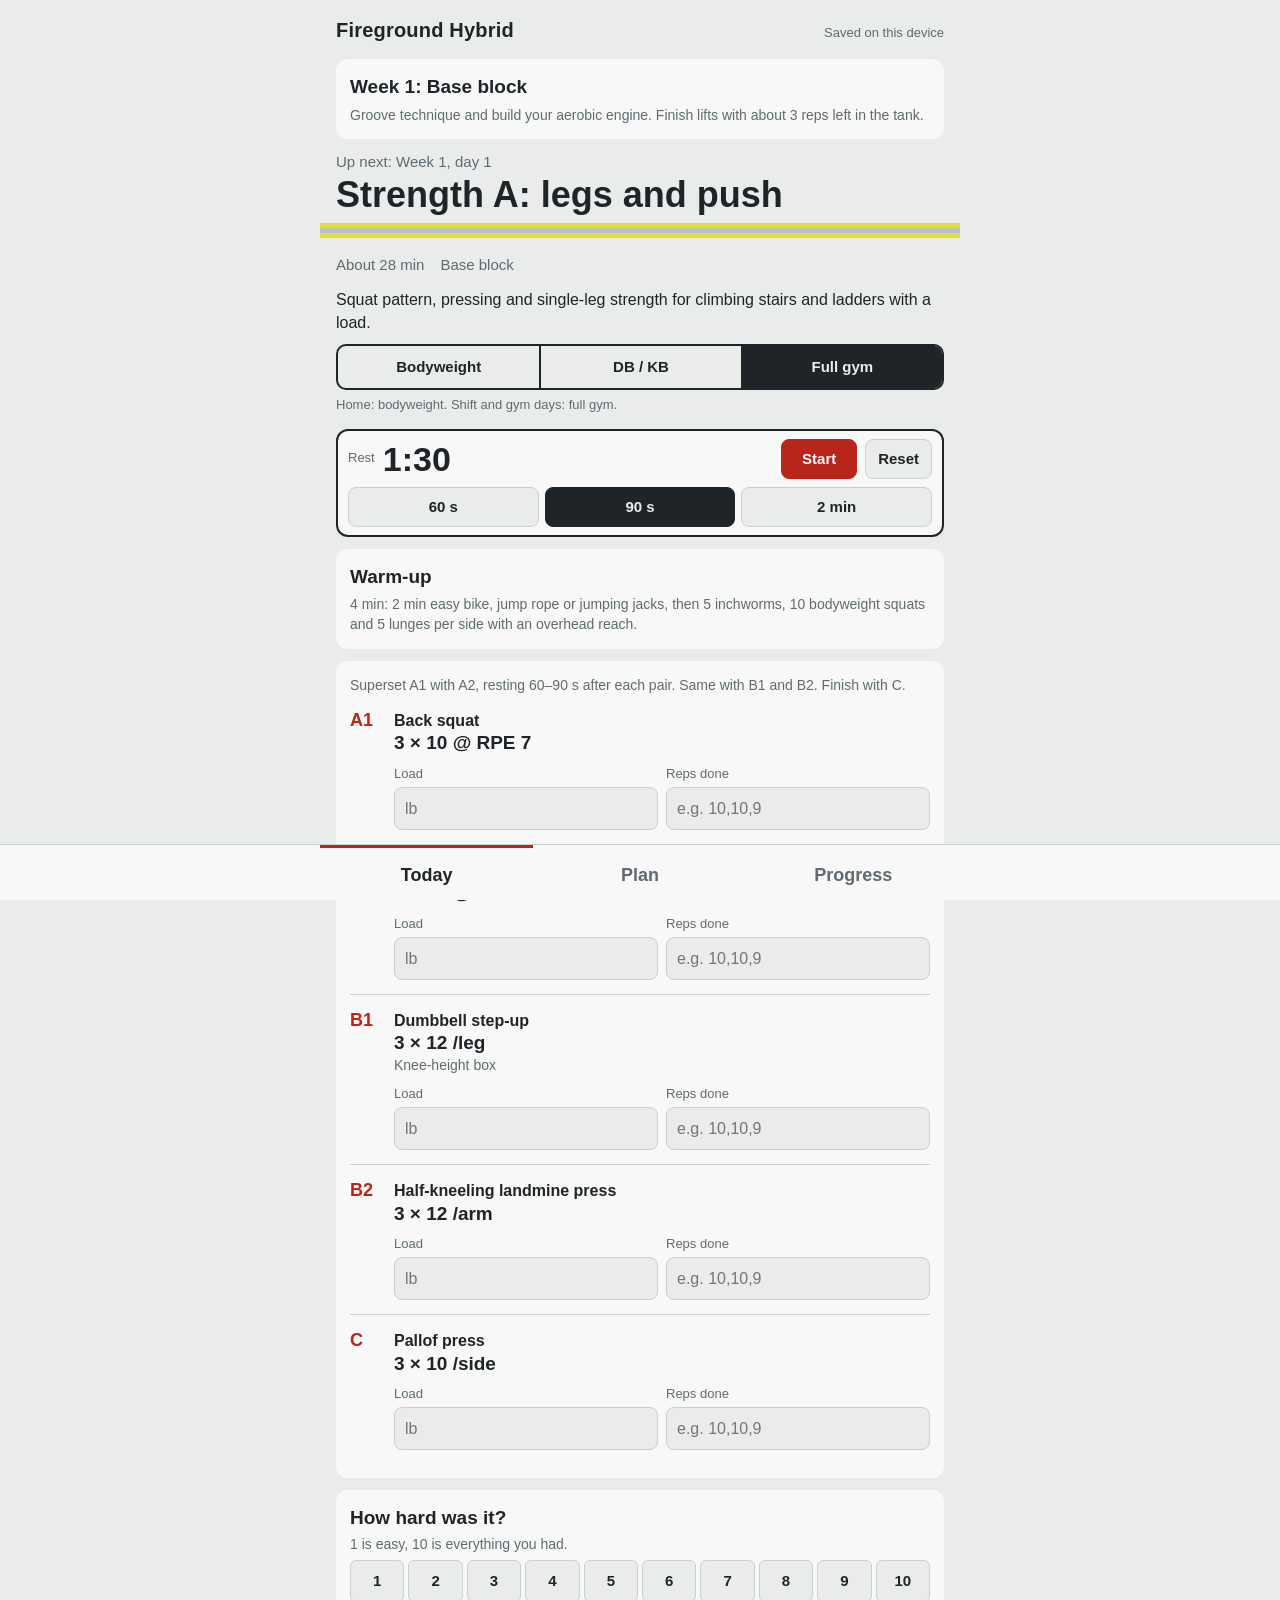
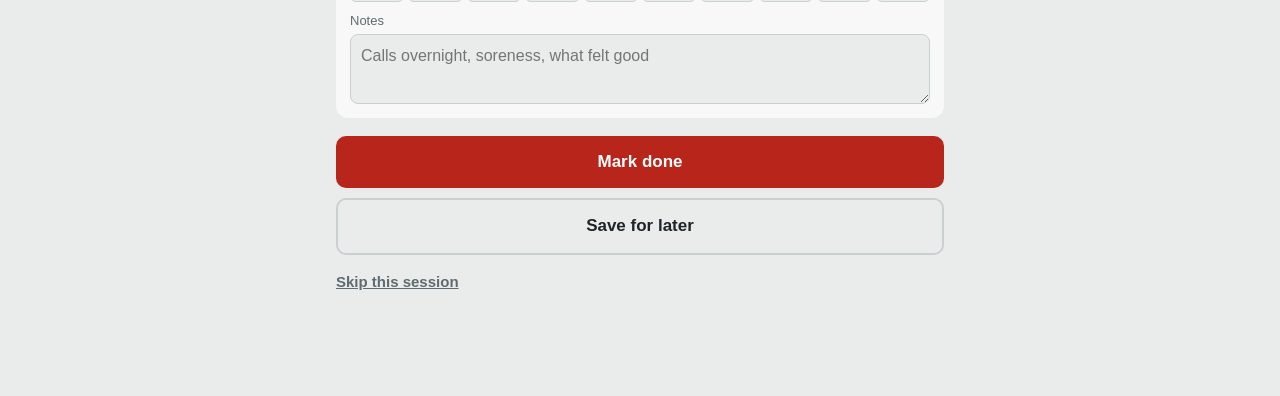
==== index.html @ b12bec78 "Split tracker into static ES modules with IndexedDB storage - js/program.js: plan data copied verbat" ====
<!DOCTYPE html>
<html lang="en">
<head>
<meta charset="utf-8">
<meta name="viewport" content="width=device-width, initial-scale=1, viewport-fit=cover">
<title>Fireground Hybrid: 12 weeks</title>
<meta name="description" content="12-week hybrid strength and conditioning tracker for firefighters.">
<meta name="theme-color" content="#B8251B" media="(prefers-color-scheme: light)">
<meta name="theme-color" content="#151A1C" media="(prefers-color-scheme: dark)">
<meta name="apple-mobile-web-app-capable" content="yes">
<meta name="mobile-web-app-capable" content="yes">
<meta name="apple-mobile-web-app-status-bar-style" content="black-translucent">
<meta name="apple-mobile-web-app-title" content="Fireground">
<link rel="manifest" href="manifest.webmanifest">
<link rel="icon" type="image/png" sizes="192x192" href="icons/icon-192.png">
<link rel="apple-touch-icon" sizes="180x180" href="icons/icon-180.png">
<link rel="preload" href="fonts/barlow-400.woff2" as="font" type="font/woff2" crossorigin>
<link rel="preload" href="fonts/barlow-condensed-700.woff2" as="font" type="font/woff2" crossorigin>
<link rel="stylesheet" href="css/app.css">
</head>
<body>
<div class="statusbar" aria-hidden="true"></div>
<div class="wrap">
  <header class="top"><span class="brand">Fireground Hybrid</span><span class="sync" id="sync">Saved on this device</span></header>
  <main id="app"></main>
</div>
<nav class="tabs" aria-label="Sections"><div class="in">
  <button data-tab="today">Today</button>
  <button data-tab="plan">Plan</button>
  <button data-tab="progress">Progress</button>
</div></nav>
<button class="update" id="update" hidden>Update available, tap to reload</button>
<div class="toast" id="toast" role="status" aria-live="polite"></div>
<div class="flash" id="flash" aria-hidden="true"></div>
<input type="file" id="import-file" class="vh" accept="application/json,.json" tabindex="-1" aria-hidden="true">
<script type="module" src="js/app.js"></script>
</body>
</html>
---- css/app.css ----
/* Self-hosted Barlow / Barlow Condensed (SIL OFL 1.1, see fonts/OFL.txt). Latin subset. */
@font-face{font-family:"Barlow";font-style:normal;font-weight:400;font-display:swap;src:url(../fonts/barlow-400.woff2) format("woff2")}
@font-face{font-family:"Barlow";font-style:normal;font-weight:500;font-display:swap;src:url(../fonts/barlow-500.woff2) format("woff2")}
@font-face{font-family:"Barlow";font-style:normal;font-weight:600;font-display:swap;src:url(../fonts/barlow-600.woff2) format("woff2")}
@font-face{font-family:"Barlow Condensed";font-style:normal;font-weight:500;font-display:swap;src:url(../fonts/barlow-condensed-500.woff2) format("woff2")}
@font-face{font-family:"Barlow Condensed";font-style:normal;font-weight:600;font-display:swap;src:url(../fonts/barlow-condensed-600.woff2) format("woff2")}
@font-face{font-family:"Barlow Condensed";font-style:normal;font-weight:700;font-display:swap;src:url(../fonts/barlow-condensed-700.woff2) format("woff2")}

:root{
  --paper:#E9ECEB; --surface:#F7F8F7; --ink:#1E2428; --steel:#5F6B71; --line:#C9D0D2;
  --red:#B8251B; --red-ink:#FFFFFF; --trimY:#E3DC3C; --trimS:#B9C0C4; --hatch:#D3D8DA;
  --display:"Barlow Condensed","Arial Narrow",Arial,sans-serif;
  --body:"Barlow","Helvetica Neue",Arial,sans-serif;
  box-sizing:border-box;
  padding-top:env(safe-area-inset-top,0px);
  padding-bottom:env(safe-area-inset-bottom,0px);
}
@media (prefers-color-scheme: dark){
  :root:not([data-theme="light"]){
    --paper:#151A1C; --surface:#1E2427; --ink:#E5E9EA; --steel:#9AA6AC; --line:#333D41;
    --red:#E24B3C; --red-ink:#140706; --trimY:#D6D03A; --trimS:#8E979C; --hatch:#2B3337;
  }
}
:root[data-theme="dark"]{
  --paper:#151A1C; --surface:#1E2427; --ink:#E5E9EA; --steel:#9AA6AC; --line:#333D41;
  --red:#E24B3C; --red-ink:#140706; --trimY:#D6D03A; --trimS:#8E979C; --hatch:#2B3337;
}
*,*::before,*::after{box-sizing:inherit}
html{height:100%;scroll-padding-top:env(safe-area-inset-top,0px);-webkit-text-size-adjust:100%}
body{margin:0;min-height:100%;background:var(--paper);color:var(--ink);font-family:var(--body);font-size:16px;line-height:1.45}
button,input,textarea{font:inherit;color:inherit}
:focus-visible{outline:3px solid var(--red);outline-offset:2px}
.wrap{max-width:640px;margin:0 auto;padding:16px 16px calc(96px + env(safe-area-inset-bottom,0px))}
header.top{display:flex;justify-content:space-between;align-items:baseline;gap:12px;margin-bottom:14px}
.brand{font-family:var(--display);font-weight:700;font-size:20px;letter-spacing:.01em}
.sync{font-size:13px;color:var(--steel)}
h1{font-family:var(--display);font-weight:700;font-size:36px;line-height:1.02;margin:4px 0 10px}
h2{font-family:var(--display);font-weight:600;font-size:24px;line-height:1.1;margin:28px 0 10px}
h3{font-family:var(--display);font-weight:600;font-size:19px;margin:0}
p{margin:0 0 10px}
.muted{color:var(--steel)}
.small{font-size:14px}
.trim{height:15px;margin:6px -16px 16px;background:linear-gradient(to bottom,var(--trimY) 0 32%,var(--trimS) 32% 68%,var(--trimY) 68% 100%)}
.trim.thin{height:9px;margin:0 0 0;border-radius:2px}
.where{font-size:15px;color:var(--steel);margin:0}
.meta{display:flex;flex-wrap:wrap;gap:6px 16px;font-size:15px;color:var(--steel);margin-bottom:12px}
.seg{display:grid;grid-template-columns:repeat(3,1fr);border:2px solid var(--ink);border-radius:10px;overflow:hidden;margin:6px 0 6px}
.seg button{border:0;background:transparent;padding:10px 4px;font-weight:600;font-size:15px;cursor:pointer}
.seg button+button{border-left:2px solid var(--ink)}
.seg button[aria-pressed="true"]{background:var(--ink);color:var(--paper)}
.hint{font-size:13px;color:var(--steel);margin-bottom:14px}
.block{background:var(--surface);border-radius:12px;padding:14px;margin:12px 0}
.items{list-style:none;margin:0;padding:0}
.item{padding:14px 0;border-top:1px solid var(--line);display:grid;grid-template-columns:34px 1fr;gap:4px 10px}
.item:first-child{border-top:0;padding-top:4px}
.lab{font-family:var(--display);font-weight:700;font-size:18px;color:var(--red);line-height:1.3}
.nm{font-weight:600}
.rx{font-family:var(--display);font-weight:600;font-size:19px;line-height:1.2}
.note{font-size:14px;color:var(--steel)}
.inputs{grid-column:2;display:grid;grid-template-columns:1fr 1fr;gap:8px;margin-top:6px}
label.f{display:flex;flex-direction:column;font-size:13px;color:var(--steel);gap:3px}
input[type=text],input[type=number],textarea{width:100%;border:1.5px solid var(--line);background:var(--paper);border-radius:8px;padding:9px 10px;font-size:16px}
textarea{min-height:70px;resize:vertical}
.fields{display:grid;grid-template-columns:1fr 1fr;gap:10px}
.rpe{display:grid;grid-template-columns:repeat(10,1fr);gap:4px;margin:6px 0 4px}
.rpe button{border:1.5px solid var(--line);background:var(--paper);border-radius:6px;padding:9px 0;font-weight:600;cursor:pointer;font-size:15px}
.rpe button[aria-pressed="true"]{background:var(--red);border-color:var(--red);color:var(--red-ink)}
.actions{display:flex;flex-direction:column;gap:10px;margin-top:18px}
.btn{border:0;border-radius:10px;padding:14px 16px;font-weight:600;font-size:17px;cursor:pointer}
.btn.primary{background:var(--red);color:var(--red-ink)}
.btn.ghost{background:transparent;border:2px solid var(--line)}
.btn.link{background:none;padding:6px 0;text-align:left;color:var(--steel);text-decoration:underline;font-size:15px}
.done-note{display:flex;align-items:center;gap:10px;margin:10px 0}
.done-note .trim{width:46px;margin:0;flex:none}
/* plan */
.week{padding:12px 0;border-top:1px solid var(--line)}
.week.now h3{color:var(--red)}
.wk-head{display:flex;justify-content:space-between;align-items:baseline;gap:8px;margin-bottom:8px}
.tags{display:grid;grid-template-columns:repeat(6,1fr);gap:8px}
.tag{position:relative;border:2px solid var(--line);background:var(--surface);border-radius:7px;height:58px;display:flex;flex-direction:column;align-items:center;justify-content:flex-end;padding-bottom:6px;cursor:pointer;overflow:hidden}
.tag::before{content:"";position:absolute;top:6px;left:50%;width:9px;height:9px;margin-left:-4.5px;border-radius:50%;background:var(--paper);border:1.5px solid var(--line)}
.tag b{font-family:var(--display);font-size:20px;line-height:1}
.tag small{font-size:11px;color:var(--steel)}
.tag.opt{border-style:dashed}
.tag.done{border-color:var(--trimY);background:linear-gradient(to bottom,transparent 0 58%,var(--trimY) 58% 66%,var(--trimS) 66% 74%,var(--trimY) 74% 82%,transparent 82%) ,var(--surface)}
.tag.done b{color:var(--ink)}
.tag.done small{visibility:hidden}
.tag.skip{background:repeating-linear-gradient(135deg,var(--hatch) 0 6px,transparent 6px 12px),var(--surface)}
.tag.next{border-color:var(--red)}
.legend{display:flex;flex-wrap:wrap;gap:4px 14px;font-size:14px;color:var(--steel);margin:6px 0 4px}
/* progress */
table{width:100%;border-collapse:collapse;font-size:15px}
th,td{text-align:left;padding:9px 6px;border-top:1px solid var(--line);vertical-align:top}
th{font-weight:600;color:var(--steel);font-size:13px}
td.num{font-family:var(--display);font-weight:600;font-size:18px}
.bars{display:grid;grid-template-columns:repeat(12,1fr);gap:4px;align-items:end;height:120px;margin-top:6px}
.bar{background:var(--ink);border-radius:3px 3px 0 0;min-height:2px}
.bar.empty{background:var(--line)}
.bar-x{display:grid;grid-template-columns:repeat(12,1fr);gap:4px;font-size:11px;color:var(--steel);text-align:center;margin-top:4px}
.count{font-family:var(--display);font-weight:700;font-size:44px;line-height:1}
/* nav */
nav.tabs{position:fixed;left:0;right:0;bottom:0;background:var(--surface);border-top:1px solid var(--line);padding-bottom:env(safe-area-inset-bottom,0px);z-index:5}
nav.tabs .in{max-width:640px;margin:0 auto;display:grid;grid-template-columns:repeat(3,1fr)}
nav.tabs button{background:none;border:0;padding:14px 0 12px;font-family:var(--display);font-weight:600;font-size:18px;color:var(--steel);cursor:pointer;border-top:3px solid transparent}
nav.tabs button[aria-current="page"]{color:var(--ink);border-top-color:var(--red)}
.toast{position:fixed;left:50%;transform:translateX(-50%);bottom:calc(76px + env(safe-area-inset-bottom,0px));background:var(--ink);color:var(--paper);padding:10px 16px;border-radius:8px;font-size:15px;max-width:90vw;z-index:9;opacity:0;pointer-events:none;transition:opacity .2s}
.toast.show{opacity:1}
@media (prefers-reduced-motion: reduce){.toast{transition:none}}

/* ---------------- PWA additions ---------------- */
/* Backdrop behind the iOS status bar (black-translucent draws white text over the page). */
:root{--bar:#B8251B}
@media (prefers-color-scheme: dark){:root:not([data-theme="light"]){--bar:#151A1C}}
:root[data-theme="dark"]{--bar:#151A1C}
.statusbar{position:fixed;top:0;left:0;right:0;height:env(safe-area-inset-top,0px);background:var(--bar);z-index:20}
/* rest timer */
#timer-slot{position:sticky;top:env(safe-area-inset-top,0px);z-index:4;margin:12px 0}
#timer-slot:empty{display:none}
.timer{background:var(--surface);border:2px solid var(--ink);border-radius:12px;padding:8px 10px;transition:background-color .2s}
.timer .row{display:flex;align-items:center;gap:8px}
.timer .row+.row{margin-top:8px}
.t-lab{font-size:13px;color:var(--steel)}
.t-time{font-family:var(--display);font-weight:700;font-size:34px;line-height:1;min-width:76px;font-variant-numeric:tabular-nums}
.timer .row .grow{flex:1}
.timer button{border:1.5px solid var(--line);background:var(--paper);border-radius:8px;padding:8px 12px;font-weight:600;font-size:15px;cursor:pointer}
.timer button.go{background:var(--red);border-color:var(--red);color:var(--red-ink);min-width:76px}
.t-pre{display:grid;grid-template-columns:repeat(3,1fr);gap:6px;flex:1}
.t-pre button[aria-pressed="true"]{background:var(--ink);border-color:var(--ink);color:var(--paper)}
.timer.zero{background:var(--trimY);border-color:var(--trimY);color:#1E2428}
.timer.zero .t-lab{color:#1E2428}
.flash{position:fixed;inset:0;background:var(--red);z-index:30;pointer-events:none;opacity:0}
.flash.on{animation:flash .45s ease-in-out 4}
@keyframes flash{0%,100%{opacity:0}50%{opacity:.85}}
@media (prefers-reduced-motion: reduce){.flash.on{animation:none;opacity:.6}.timer{transition:none}}
/* update banner */
.update{position:fixed;left:16px;right:16px;max-width:608px;margin:0 auto;bottom:calc(76px + env(safe-area-inset-bottom,0px));background:var(--ink);color:var(--paper);border:0;border-radius:10px;padding:12px 16px;font-weight:600;font-size:15px;text-align:left;cursor:pointer;z-index:10}
.update[hidden]{display:none}
/* backup */
.reminder{border-left:4px solid var(--red);padding-left:12px;margin:0 0 12px}
.backup-actions{display:grid;grid-template-columns:1fr 1fr;gap:10px;margin-top:12px}
.backup-actions .btn{font-size:16px;padding:12px 10px}
.vh{position:absolute;width:1px;height:1px;overflow:hidden;clip:rect(0 0 0 0);white-space:nowrap}
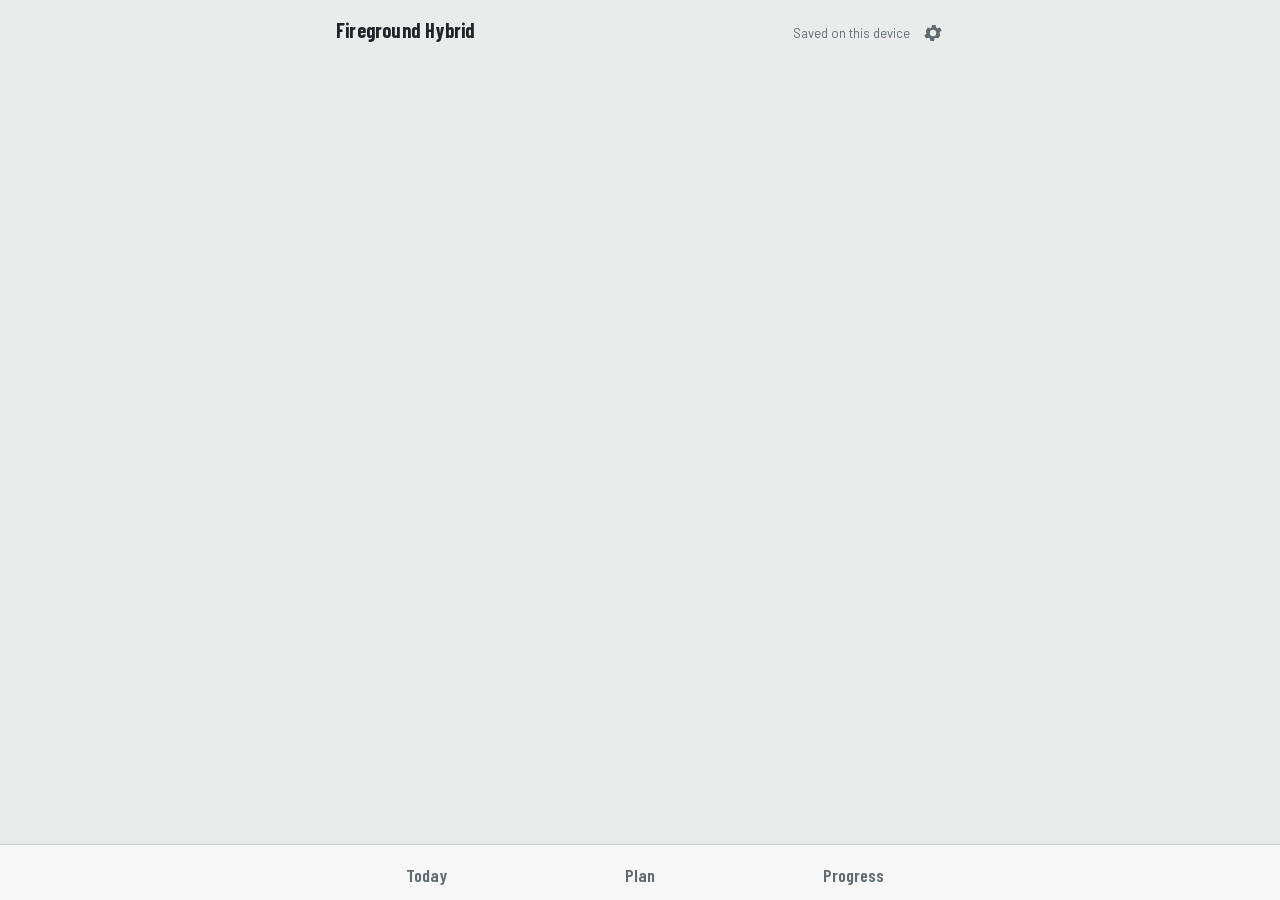
==== commit 6f350f45: "Add exercise and session swaps with a My swaps settings screen - Swap button on every exercise opens" ====
--- a/index.html
+++ b/index.html
@@ -21,7 +21,7 @@
 <body>
 <div class="statusbar" aria-hidden="true"></div>
 <div class="wrap">
-  <header class="top"><span class="brand">Fireground Hybrid</span><span class="sync" id="sync">Saved on this device</span></header>
+  <header class="top"><span class="brand">Fireground Hybrid</span><span class="top-r"><span class="sync" id="sync">Saved on this device</span><button class="gear" id="open-settings" aria-label="Settings"><svg viewBox="0 0 24 24" width="22" height="22" aria-hidden="true"><path fill="currentColor" d="M19.4 13a7.6 7.6 0 0 0 0-2l2.1-1.6-2-3.5-2.5 1a7.5 7.5 0 0 0-1.7-1l-.4-2.6h-4l-.4 2.6a7.5 7.5 0 0 0-1.7 1l-2.5-1-2 3.5L4.6 11a7.6 7.6 0 0 0 0 2l-2.1 1.6 2 3.5 2.5-1a7.5 7.5 0 0 0 1.7 1l.4 2.6h4l.4-2.6a7.5 7.5 0 0 0 1.7-1l2.5 1 2-3.5zM12 15.5a3.5 3.5 0 1 1 0-7 3.5 3.5 0 0 1 0 7z"/></svg></button></span></header>
   <main id="app"></main>
 </div>
 <nav class="tabs" aria-label="Sections"><div class="in">
@@ -32,6 +32,7 @@
 <button class="update" id="update" hidden>Update available, tap to reload</button>
 <div class="toast" id="toast" role="status" aria-live="polite"></div>
 <div class="flash" id="flash" aria-hidden="true"></div>
+<div class="sheet-wrap" id="sheet" hidden><div class="sheet-backdrop"></div><div class="sheet" role="dialog" aria-modal="true" aria-labelledby="sheet-title"><div class="sheet-grip" aria-hidden="true"></div><div id="sheet-body"></div></div></div>
 <input type="file" id="import-file" class="vh" accept="application/json,.json" tabindex="-1" aria-hidden="true">
 <script type="module" src="js/app.js"></script>
 </body>
--- a/css/app.css
+++ b/css/app.css
@@ -140,3 +140,53 @@
 .backup-actions{display:grid;grid-template-columns:1fr 1fr;gap:10px;margin-top:12px}
 .backup-actions .btn{font-size:16px;padding:12px 10px}
 .vh{position:absolute;width:1px;height:1px;overflow:hidden;clip:rect(0 0 0 0);white-space:nowrap}
+input[type=password]{width:100%;border:1.5px solid var(--line);background:var(--paper);border-radius:8px;padding:9px 10px;font-size:16px}
+/* cycles */
+.cyc{display:flex;align-items:center;gap:10px;margin:0 0 10px;font-size:15px;color:var(--steel)}
+.cyc span{flex:1}
+.cyc button{border:1.5px solid var(--line);background:var(--surface);border-radius:8px;width:40px;height:36px;font-size:20px;line-height:1;cursor:pointer}
+.cyc button:disabled{opacity:.35;cursor:default}
+.progs{display:grid;gap:10px;margin:12px 0}
+.prog{display:flex;flex-direction:column;gap:2px;text-align:left;border:2px solid var(--line);background:var(--surface);border-radius:12px;padding:12px 14px;cursor:pointer}
+.prog b{font-family:var(--display);font-weight:700;font-size:20px}
+.prog small{font-size:13px;color:var(--steel)}
+.prog span{font-size:15px}
+.prog[aria-checked="true"]{border-color:var(--red);box-shadow:inset 6px 0 0 var(--red)}
+.note.last{color:var(--ink);opacity:.8}
+.hist{display:flex;justify-content:space-between;align-items:center;gap:10px;padding:12px 0;border-top:1px solid var(--line)}
+.hist:first-child{border-top:0;padding-top:2px}
+.hist .btn.link{flex:none}
+/* coaching tips */
+.tip{margin:6px 0 2px;padding:7px 10px;border-left:4px solid var(--trimY);background:var(--paper);border-radius:4px;font-size:14px;line-height:1.35}
+.tip.down{border-left-color:var(--red)}
+.tip.info{border-left-color:var(--trimS)}
+.block>.tip,p+.tip{margin:0 0 12px}
+/* swaps */
+.top-r{display:flex;align-items:center;gap:6px}
+.gear{border:0;background:none;color:var(--steel);padding:6px;margin:-6px -6px -6px 0;cursor:pointer;line-height:0;border-radius:8px}
+.nm-row{display:flex;align-items:baseline;justify-content:space-between;gap:8px}
+.swap{flex:none;border:1.5px solid var(--line);background:var(--surface);border-radius:999px;padding:3px 11px;font-size:13px;font-weight:600;color:var(--steel);cursor:pointer}
+.note.swapped{color:var(--ink)}
+.linkbtn{border:0;background:none;padding:0;color:var(--red);text-decoration:underline;font:inherit;font-weight:600;cursor:pointer}
+.swaprow{display:flex;align-items:center;justify-content:space-between;gap:10px;margin:-6px 0 14px;font-size:15px}
+.btn-sm{flex:none;border:1.5px solid var(--line);background:var(--surface);border-radius:8px;padding:7px 12px;font-size:14px;font-weight:600;cursor:pointer}
+.srow{display:flex;align-items:center;justify-content:space-between;gap:10px;padding:10px 0;border-top:1px solid var(--line)}
+.block h3+.srow{border-top:0}
+body.sheet-open{overflow:hidden}
+.sheet-wrap{position:fixed;inset:0;z-index:40}
+.sheet-wrap[hidden]{display:none}
+.sheet-backdrop{position:absolute;inset:0;background:rgba(10,14,16,.45)}
+.sheet{position:absolute;left:0;right:0;bottom:0;max-width:640px;margin:0 auto;max-height:86vh;overflow-y:auto;overscroll-behavior:contain;background:var(--surface);border-radius:16px 16px 0 0;padding:8px 16px calc(16px + env(safe-area-inset-bottom,0px));box-shadow:0 -6px 24px rgba(0,0,0,.2)}
+.sheet-grip{width:40px;height:5px;border-radius:3px;background:var(--line);margin:4px auto 10px}
+.sheet h2{margin:4px 0 6px}
+.sh-group{font-size:16px;margin:16px 0 6px}
+.fits{font-family:var(--body);font-weight:600;font-size:12px;color:var(--ink);background:var(--trimY);border-radius:4px;padding:1px 6px;margin-left:4px;vertical-align:2px}
+.opts{display:grid;grid-template-columns:1fr 1fr;gap:6px}
+.opt{border:1.5px solid var(--line);background:var(--paper);border-radius:8px;padding:10px;text-align:left;font-size:15px;font-weight:500;cursor:pointer;line-height:1.25}
+.opt small{display:block;color:var(--steel);font-size:12px}
+.opt[aria-pressed="true"]{border-color:var(--red);box-shadow:inset 4px 0 0 var(--red)}
+.own{display:flex;gap:8px}
+.own input{flex:1;width:auto}
+.own .btn{padding:9px 16px;font-size:16px}
+.sh-actions{display:flex;flex-direction:column;gap:10px;margin-top:14px}
+.sh-actions .btn small{display:block;font-weight:500;font-size:13px;opacity:.8;margin-top:2px}
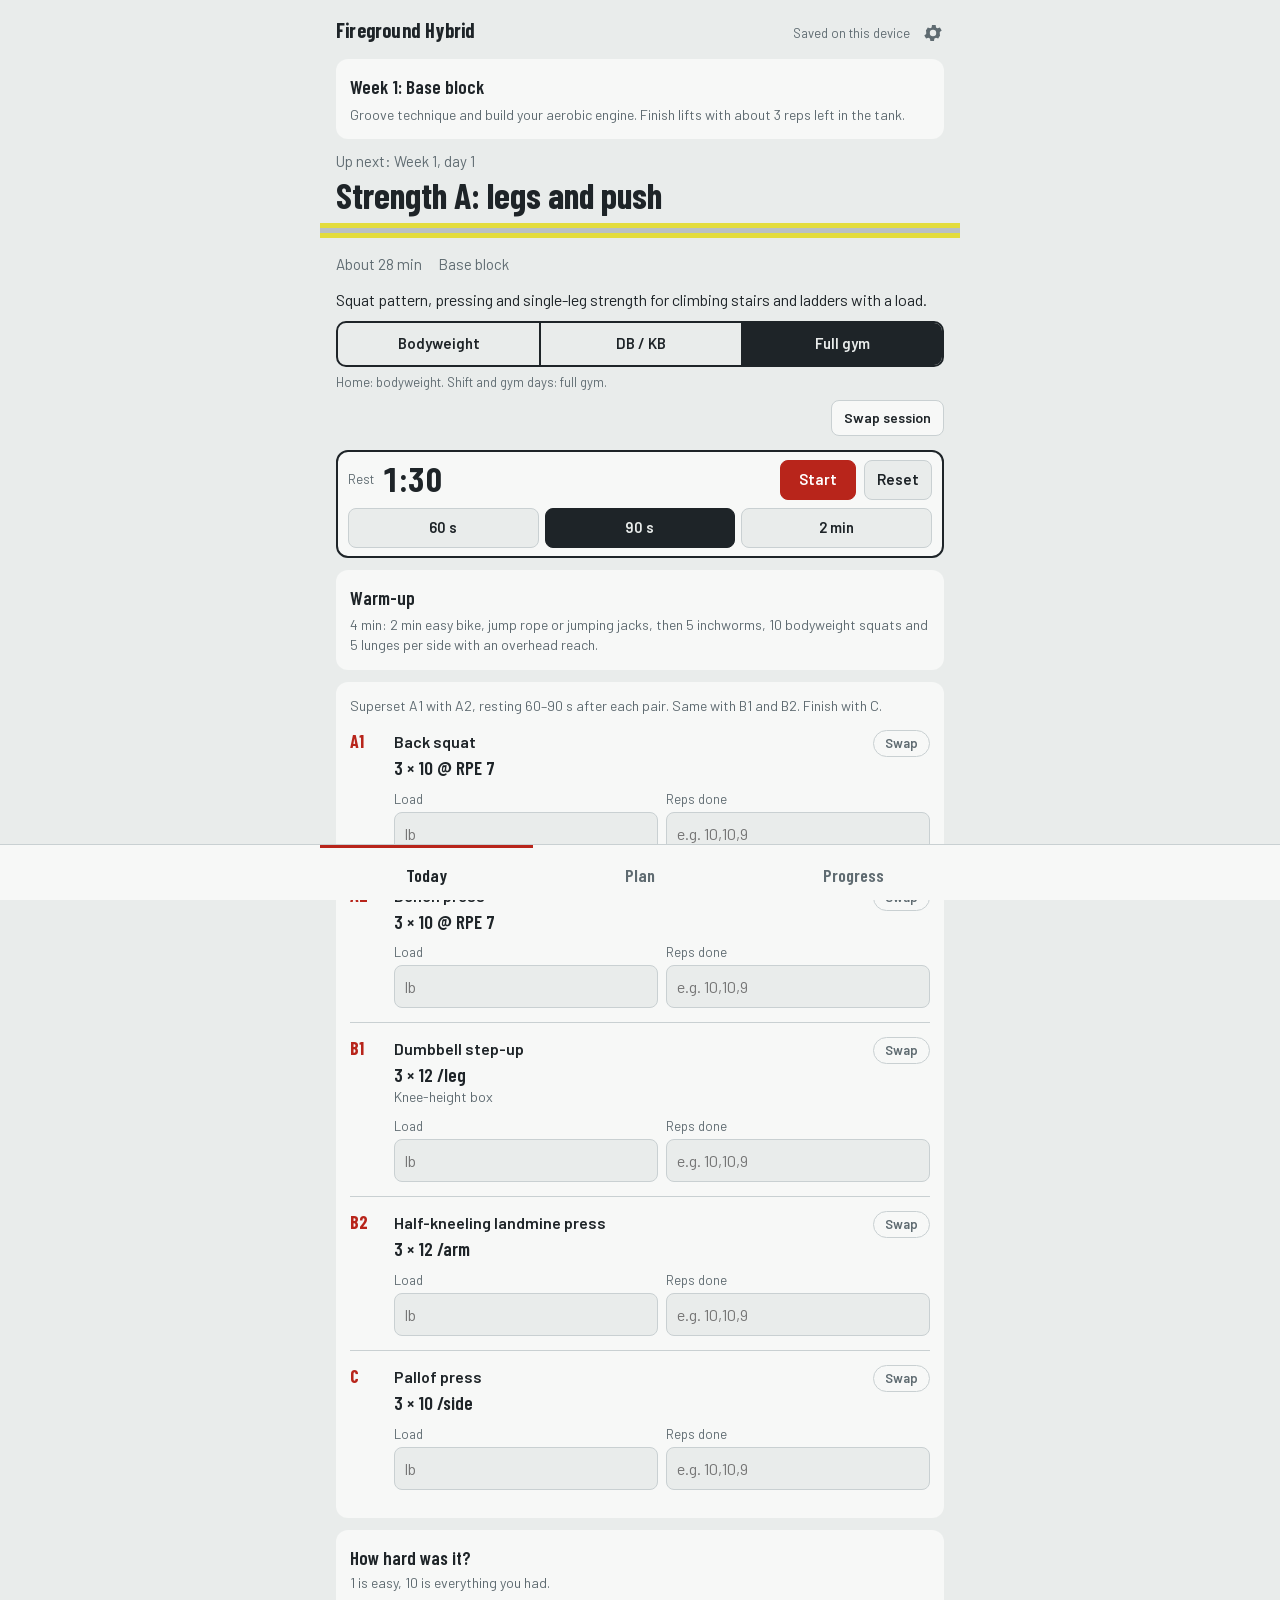
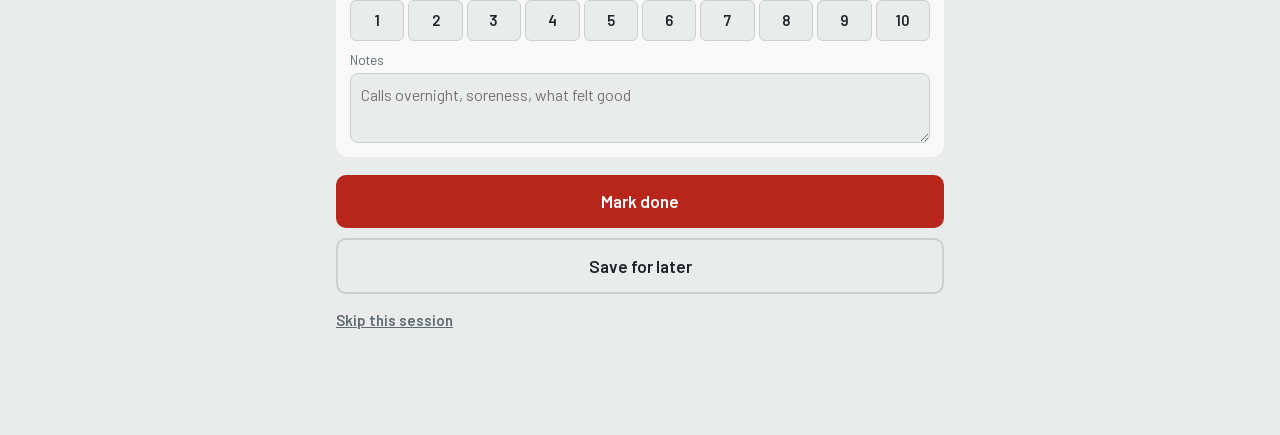
==== commit 5ac37863: "Add cycle deletion and a Hybrid / Strength type picker Delete cycle: - Red link at the bottom of eac" ====
--- a/index.html
+++ b/index.html
@@ -31,6 +31,7 @@
 </div></nav>
 <button class="update" id="update" hidden>Update available, tap to reload</button>
 <div class="toast" id="toast" role="status" aria-live="polite"></div>
+<div class="undo-toast" id="undo-toast" role="status" aria-live="polite" hidden><span id="undo-msg"></span><button id="undo-btn">Undo</button></div>
 <div class="flash" id="flash" aria-hidden="true"></div>
 <div class="sheet-wrap" id="sheet" hidden><div class="sheet-backdrop"></div><div class="sheet" role="dialog" aria-modal="true" aria-labelledby="sheet-title"><div class="sheet-grip" aria-hidden="true"></div><div id="sheet-body"></div></div></div>
 <input type="file" id="import-file" class="vh" accept="application/json,.json" tabindex="-1" aria-hidden="true">
--- a/css/app.css
+++ b/css/app.css
@@ -190,3 +190,14 @@
 .own .btn{padding:9px 16px;font-size:16px}
 .sh-actions{display:flex;flex-direction:column;gap:10px;margin-top:14px}
 .sh-actions .btn small{display:block;font-weight:500;font-size:13px;opacity:.8;margin-top:2px}
+/* delete cycle */
+.danger-zone{margin-top:28px;padding-top:14px;border-top:1px solid var(--line)}
+.btn.link.danger{color:var(--red)}
+.btn.danger-fill{background:transparent;border:2px solid var(--red);color:var(--red)}
+.btn.danger-fill:not(:disabled){background:var(--red);color:var(--red-ink)}
+.btn:disabled{opacity:.45;cursor:default}
+.del-sum{background:var(--paper);border-radius:10px;padding:10px 12px;margin:6px 0 10px;line-height:1.5}
+.undo-toast{position:fixed;left:16px;right:16px;max-width:608px;margin:0 auto;bottom:calc(76px + env(safe-area-inset-bottom,0px));background:var(--ink);color:var(--paper);border-radius:10px;padding:8px 8px 8px 16px;display:flex;align-items:center;justify-content:space-between;gap:10px;font-size:15px;z-index:11}
+.undo-toast[hidden]{display:none}
+.undo-toast button{border:0;background:var(--trimY);color:#1E2428;font-weight:700;font-size:15px;border-radius:8px;padding:9px 16px;cursor:pointer}
+.seg.two{grid-template-columns:1fr 1fr}
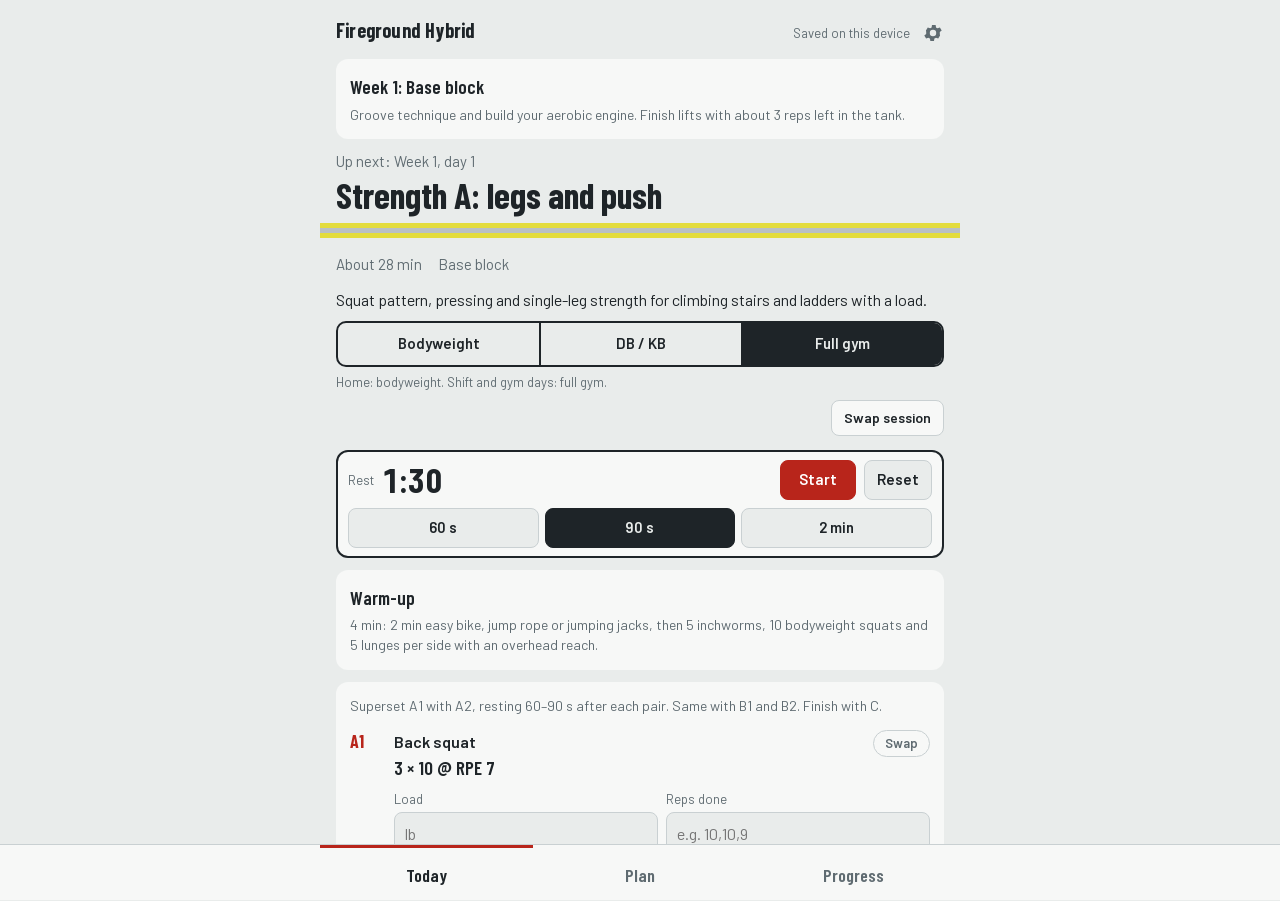
==== commit 45ea60e3: "Pin the nav with an app-shell layout; show reps for bodyweight lifts iOS standalone mode let the fix" ====
--- a/index.html
+++ b/index.html
@@ -19,16 +19,20 @@
 <link rel="stylesheet" href="css/app.css">
 </head>
 <body>
+<div id="app-shell">
 <div class="statusbar" aria-hidden="true"></div>
+<div id="scroller">
 <div class="wrap">
   <header class="top"><span class="brand">Fireground Hybrid</span><span class="top-r"><span class="sync" id="sync">Saved on this device</span><button class="gear" id="open-settings" aria-label="Settings"><svg viewBox="0 0 24 24" width="22" height="22" aria-hidden="true"><path fill="currentColor" d="M19.4 13a7.6 7.6 0 0 0 0-2l2.1-1.6-2-3.5-2.5 1a7.5 7.5 0 0 0-1.7-1l-.4-2.6h-4l-.4 2.6a7.5 7.5 0 0 0-1.7 1l-2.5-1-2 3.5L4.6 11a7.6 7.6 0 0 0 0 2l-2.1 1.6 2 3.5 2.5-1a7.5 7.5 0 0 0 1.7 1l.4 2.6h4l.4-2.6a7.5 7.5 0 0 0 1.7-1l2.5 1 2-3.5zM12 15.5a3.5 3.5 0 1 1 0-7 3.5 3.5 0 0 1 0 7z"/></svg></button></span></header>
   <main id="app"></main>
+</div>
 </div>
 <nav class="tabs" aria-label="Sections"><div class="in">
   <button data-tab="today">Today</button>
   <button data-tab="plan">Plan</button>
   <button data-tab="progress">Progress</button>
 </div></nav>
+</div>
 <button class="update" id="update" hidden>Update available, tap to reload</button>
 <div class="toast" id="toast" role="status" aria-live="polite"></div>
 <div class="undo-toast" id="undo-toast" role="status" aria-live="polite" hidden><span id="undo-msg"></span><button id="undo-btn">Undo</button></div>
--- a/css/app.css
+++ b/css/app.css
@@ -201,3 +201,18 @@
 .undo-toast[hidden]{display:none}
 .undo-toast button{border:0;background:var(--trimY);color:#1E2428;font-weight:700;font-size:15px;border-radius:8px;padding:9px 16px;cursor:pointer}
 .seg.two{grid-template-columns:1fr 1fr}
+
+/* ---------------- App shell ----------------
+   The page itself never scrolls. A flex column holds the status-bar strip, one scroll container
+   and the bottom nav, so iOS standalone mode has nothing fixed-position to drag around.          */
+:root{padding-top:0;padding-bottom:0}
+html,body{height:100%;margin:0;overflow:hidden;overscroll-behavior:none}
+body{min-height:0}
+#app-shell{display:flex;flex-direction:column;height:100vh;height:-webkit-fill-available;height:100dvh;background:var(--paper)}
+.statusbar{position:static;flex:none}
+#scroller{flex:1;min-height:0;overflow-y:auto;-webkit-overflow-scrolling:touch;overscroll-behavior:contain}
+.wrap{padding-bottom:24px}
+nav.tabs{position:static;flex:none}
+#timer-slot{top:0}
+/* Keyboard open: hide the nav so it can't ride up on top of the keyboard. */
+body.kb nav.tabs{display:none}
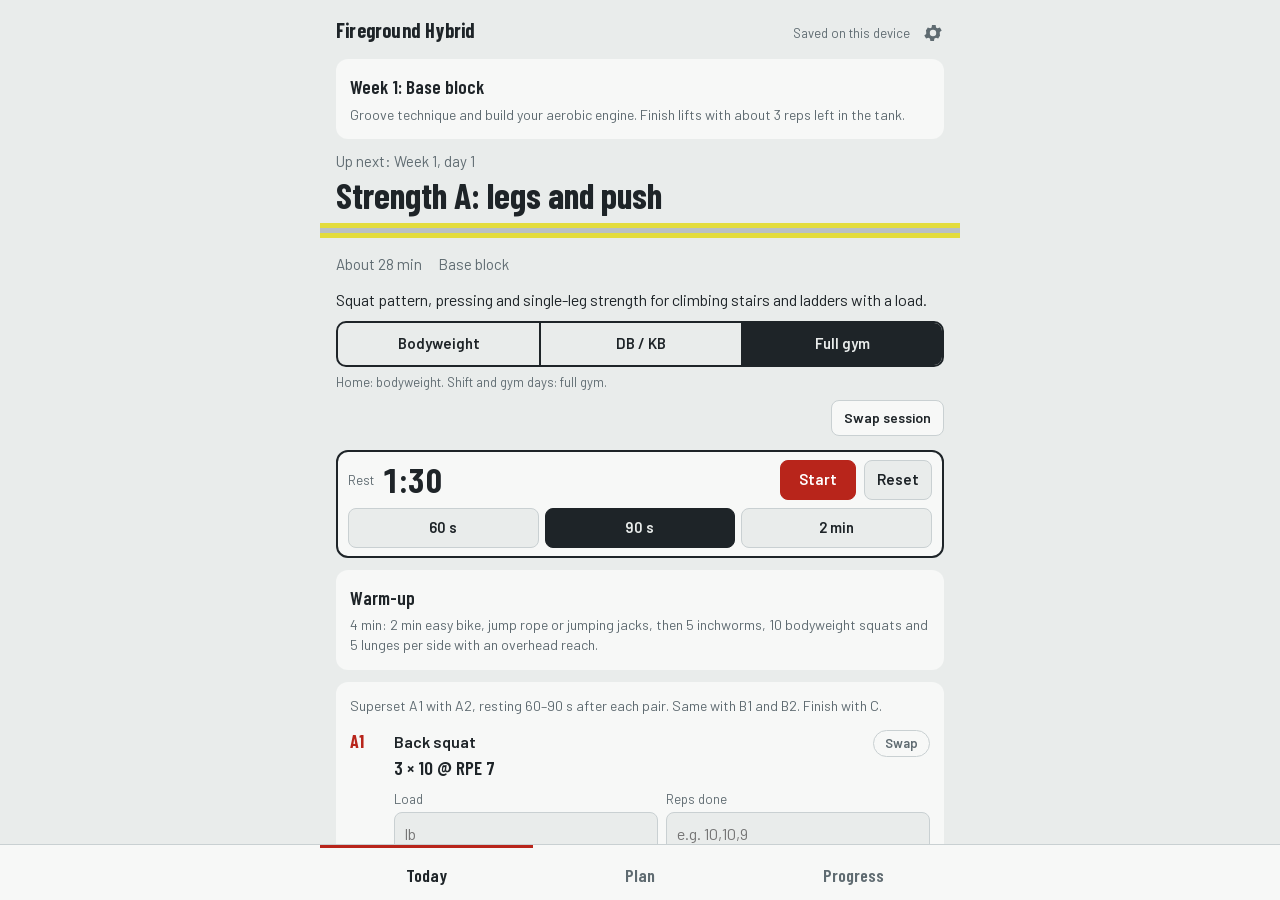
==== commit 91958852: "Add switchable shell sizing options and a hidden layout diagnostic The nav still ends short of the s" ====
--- a/index.html
+++ b/index.html
@@ -17,6 +17,16 @@
 <link rel="preload" href="fonts/barlow-400.woff2" as="font" type="font/woff2" crossorigin>
 <link rel="preload" href="fonts/barlow-condensed-700.woff2" as="font" type="font/woff2" crossorigin>
 <link rel="stylesheet" href="css/app.css">
+<script>
+/* Pick the shell sizing option before first paint (see app.css). A saved choice from the
+   diagnostic overlay wins; otherwise option a in the home-screen app and none in a browser tab. */
+(function(){
+  var o = null; try{ o = localStorage.getItem('fh-shell'); }catch(e){}
+  var standalone = navigator.standalone === true || (window.matchMedia && matchMedia('(display-mode: standalone)').matches);
+  if(o !== 'a' && o !== 'b' && o !== 'c') o = standalone ? 'a' : null;
+  if(o) document.documentElement.setAttribute('data-shell', o);
+})();
+</script>
 </head>
 <body>
 <div id="app-shell">
--- a/css/app.css
+++ b/css/app.css
@@ -12,8 +12,6 @@
   --display:"Barlow Condensed","Arial Narrow",Arial,sans-serif;
   --body:"Barlow","Helvetica Neue",Arial,sans-serif;
   box-sizing:border-box;
-  padding-top:env(safe-area-inset-top,0px);
-  padding-bottom:env(safe-area-inset-bottom,0px);
 }
 @media (prefers-color-scheme: dark){
   :root:not([data-theme="light"]){
@@ -26,11 +24,11 @@
   --red:#E24B3C; --red-ink:#140706; --trimY:#D6D03A; --trimS:#8E979C; --hatch:#2B3337;
 }
 *,*::before,*::after{box-sizing:inherit}
-html{height:100%;scroll-padding-top:env(safe-area-inset-top,0px);-webkit-text-size-adjust:100%}
-body{margin:0;min-height:100%;background:var(--paper);color:var(--ink);font-family:var(--body);font-size:16px;line-height:1.45}
+html{height:100%;-webkit-text-size-adjust:100%}
+body{margin:0;padding:0;background:var(--paper);color:var(--ink);font-family:var(--body);font-size:16px;line-height:1.45}
 button,input,textarea{font:inherit;color:inherit}
 :focus-visible{outline:3px solid var(--red);outline-offset:2px}
-.wrap{max-width:640px;margin:0 auto;padding:16px 16px calc(96px + env(safe-area-inset-bottom,0px))}
+.wrap{max-width:640px;margin:0 auto;padding:16px 16px 24px}
 header.top{display:flex;justify-content:space-between;align-items:baseline;gap:12px;margin-bottom:14px}
 .brand{font-family:var(--display);font-weight:700;font-size:20px;letter-spacing:.01em}
 .sync{font-size:13px;color:var(--steel)}
@@ -99,9 +97,10 @@
 .bar-x{display:grid;grid-template-columns:repeat(12,1fr);gap:4px;font-size:11px;color:var(--steel);text-align:center;margin-top:4px}
 .count{font-family:var(--display);font-weight:700;font-size:44px;line-height:1}
 /* nav */
-nav.tabs{position:fixed;left:0;right:0;bottom:0;background:var(--surface);border-top:1px solid var(--line);padding-bottom:env(safe-area-inset-bottom,0px);z-index:5}
+/* Height comes from the buttons (padding + one line of text, about 56 pt) plus the home-indicator inset; the background runs to the screen edge. */
+nav.tabs{flex:0 0 auto;background:var(--surface);border-top:1px solid var(--line);padding-bottom:env(safe-area-inset-bottom,0px)}
 nav.tabs .in{max-width:640px;margin:0 auto;display:grid;grid-template-columns:repeat(3,1fr)}
-nav.tabs button{background:none;border:0;padding:14px 0 12px;font-family:var(--display);font-weight:600;font-size:18px;color:var(--steel);cursor:pointer;border-top:3px solid transparent}
+nav.tabs button{background:none;border:0;padding:14px 0 12px;line-height:1.45;font-family:var(--display);font-weight:600;font-size:18px;color:var(--steel);cursor:pointer;border-top:3px solid transparent}
 nav.tabs button[aria-current="page"]{color:var(--ink);border-top-color:var(--red)}
 .toast{position:fixed;left:50%;transform:translateX(-50%);bottom:calc(76px + env(safe-area-inset-bottom,0px));background:var(--ink);color:var(--paper);padding:10px 16px;border-radius:8px;font-size:15px;max-width:90vw;z-index:9;opacity:0;pointer-events:none;transition:opacity .2s}
 .toast.show{opacity:1}
@@ -112,9 +111,9 @@
 :root{--bar:#B8251B}
 @media (prefers-color-scheme: dark){:root:not([data-theme="light"]){--bar:#151A1C}}
 :root[data-theme="dark"]{--bar:#151A1C}
-.statusbar{position:fixed;top:0;left:0;right:0;height:env(safe-area-inset-top,0px);background:var(--bar);z-index:20}
+.statusbar{flex:0 0 auto;height:env(safe-area-inset-top,0px);background:var(--bar)}
 /* rest timer */
-#timer-slot{position:sticky;top:env(safe-area-inset-top,0px);z-index:4;margin:12px 0}
+#timer-slot{position:sticky;top:0;z-index:4;margin:12px 0}
 #timer-slot:empty{display:none}
 .timer{background:var(--surface);border:2px solid var(--ink);border-radius:12px;padding:8px 10px;transition:background-color .2s}
 .timer .row{display:flex;align-items:center;gap:8px}
@@ -204,15 +203,34 @@
 
 /* ---------------- App shell ----------------
    The page itself never scrolls. A flex column holds the status-bar strip, one scroll container
-   and the bottom nav, so iOS standalone mode has nothing fixed-position to drag around.          */
-:root{padding-top:0;padding-bottom:0}
-html,body{height:100%;margin:0;overflow:hidden;overscroll-behavior:none}
-body{min-height:0}
-#app-shell{display:flex;flex-direction:column;height:100vh;height:-webkit-fill-available;height:100dvh;background:var(--paper)}
-.statusbar{position:static;flex:none}
-#scroller{flex:1;min-height:0;overflow-y:auto;-webkit-overflow-scrolling:touch;overscroll-behavior:contain}
-.wrap{padding-bottom:24px}
-nav.tabs{position:static;flex:none}
-#timer-slot{top:0}
+   and the bottom nav; the nav is an ordinary flex item, not position: fixed.
+   Safe-area insets are applied in exactly two places: .statusbar (top) and nav.tabs (bottom).
+   The shell is pinned to the screen edges, so it never depends on what iOS reports for 100% or
+   100dvh in standalone mode, and body's overflow clipping can't cut it short.                     */
+html,body{height:100%;margin:0;padding:0;overflow:hidden;overscroll-behavior:none}
+/* Safety net: if the shell ever stops short of the screen edge, the page behind it is the nav's colour, so it reads as more nav, not a band. */
+html,body{background:var(--surface)}
+/* Sized by its four edges only: no height, margin or transform. Nothing in the JS sets heights. */
+#app-shell{position:fixed;top:0;right:0;bottom:0;left:0;display:flex;flex-direction:column;background:var(--paper)}
+/* Shell sizing options, chosen by html[data-shell] (set before first paint by the inline script in
+   index.html; switchable live from the diagnostic overlay). In a browser tab no option is set and
+   the shell is simply pinned to the four edges.
+   a: height of the large viewport, no bottom   b: pinned edges plus a large-viewport floor
+   c: 100vh plus the bottom inset, no bottom                                                       */
+html[data-shell="a"] #app-shell{bottom:auto;height:100vh;height:100lvh}
+html[data-shell="b"] #app-shell{min-height:100vh;min-height:100lvh}
+html[data-shell="c"] #app-shell{bottom:auto;height:calc(100vh + env(safe-area-inset-bottom,0px))}
+#scroller{flex:1 1 auto;min-height:0;overflow-y:auto;-webkit-overflow-scrolling:touch;overscroll-behavior:contain}
 /* Keyboard open: hide the nav so it can't ride up on top of the keyboard. */
 body.kb nav.tabs{display:none}
+
+/* Diagnostic overlay (triple-tap the title) */
+.brand{-webkit-user-select:none;user-select:none;touch-action:manipulation;cursor:default}
+.diag{position:fixed;left:8px;right:8px;top:calc(env(safe-area-inset-top,0px) + 8px);z-index:60;background:rgba(10,14,16,.92);color:#E5E9EA;border-radius:10px;padding:10px 12px;font:12px/1.4 ui-monospace,Menlo,monospace;max-width:420px}
+.diag[hidden]{display:none}
+.diag pre{margin:0 0 8px;white-space:pre-wrap;font:inherit}
+.diag .row{display:flex;gap:8px}
+.diag button{flex:1;border:0;border-radius:8px;padding:9px 6px;font:600 14px/1 var(--body);background:#E3DC3C;color:#1E2428;cursor:pointer}
+.diag button.ghost{background:#333D41;color:#E5E9EA}
+.diag .bad{color:#ff8a80}.diag .good{color:#b9f6ca}
+#env-probe{position:fixed;left:0;top:0;width:0;height:0;visibility:hidden;pointer-events:none;padding:env(safe-area-inset-top,0px) 0 env(safe-area-inset-bottom,0px)}
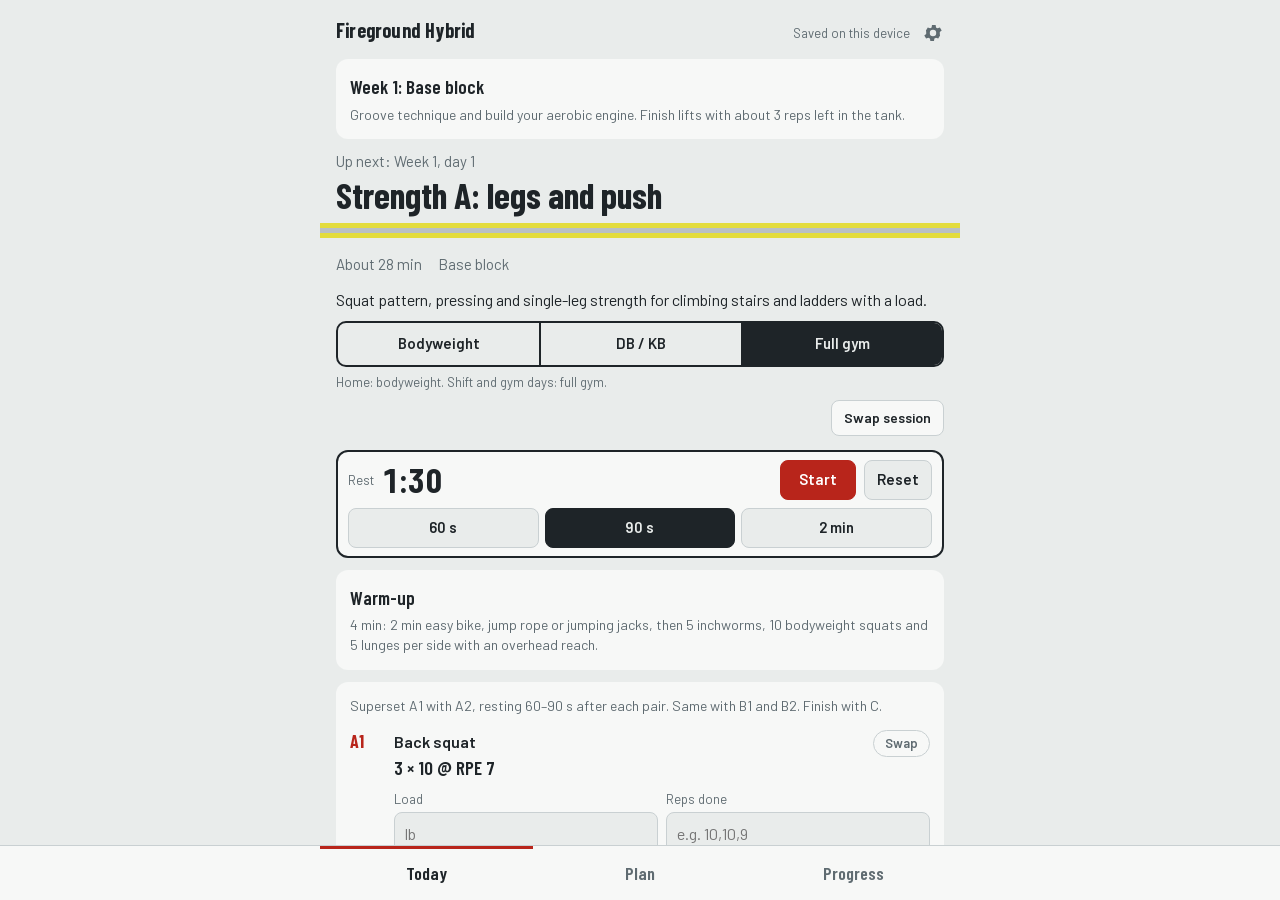
==== commit a6928253: "Size the bottom nav like a native iOS tab bar (app 1.1.0) The nav reached the screen bottom but was " ====
--- a/index.html
+++ b/index.html
@@ -18,13 +18,16 @@
 <link rel="preload" href="fonts/barlow-condensed-700.woff2" as="font" type="font/woff2" crossorigin>
 <link rel="stylesheet" href="css/app.css">
 <script>
-/* Pick the shell sizing option before first paint (see app.css). A saved choice from the
-   diagnostic overlay wins; otherwise option a in the home-screen app and none in a browser tab. */
+/* Apply a shell sizing option saved in the diagnostic overlay before first paint (see app.css).
+   Default: none (shell pinned to the screen edges). Choices saved before the nav-sizing release are
+   cleared once, so everyone starts from the shell whose bottom is the screen bottom.            */
 (function(){
-  var o = null; try{ o = localStorage.getItem('fh-shell'); }catch(e){}
-  var standalone = navigator.standalone === true || (window.matchMedia && matchMedia('(display-mode: standalone)').matches);
-  if(o !== 'a' && o !== 'b' && o !== 'c') o = standalone ? 'a' : null;
-  if(o) document.documentElement.setAttribute('data-shell', o);
+  var o = null;
+  try{
+    if(localStorage.getItem('fh-shell-reset') !== '6'){ localStorage.removeItem('fh-shell'); localStorage.setItem('fh-shell-reset', '6'); }
+    o = localStorage.getItem('fh-shell');
+  }catch(e){}
+  if(o === 'a' || o === 'b') document.documentElement.setAttribute('data-shell', o);
 })();
 </script>
 </head>
--- a/css/app.css
+++ b/css/app.css
@@ -98,9 +98,11 @@
 .count{font-family:var(--display);font-weight:700;font-size:44px;line-height:1}
 /* nav */
 /* Height comes from the buttons (padding + one line of text, about 56 pt) plus the home-indicator inset; the background runs to the screen edge. */
-nav.tabs{flex:0 0 auto;background:var(--surface);border-top:1px solid var(--line);padding-bottom:env(safe-area-inset-bottom,0px)}
+/* Like a native iOS tab bar: a 49 pt tab area (1 px border + 48 px buttons), then just enough
+   bottom padding to clear the home indicator. The only place the bottom inset touches the layout. */
+nav.tabs{flex:0 0 auto;background:var(--surface);border-top:1px solid var(--line);padding-bottom:max(6px, calc(env(safe-area-inset-bottom,0px) - 12px))}
 nav.tabs .in{max-width:640px;margin:0 auto;display:grid;grid-template-columns:repeat(3,1fr)}
-nav.tabs button{background:none;border:0;padding:14px 0 12px;line-height:1.45;font-family:var(--display);font-weight:600;font-size:18px;color:var(--steel);cursor:pointer;border-top:3px solid transparent}
+nav.tabs button{display:flex;align-items:center;justify-content:center;min-height:48px;background:none;border:0;padding:10px 0 6px;line-height:1.1;font-family:var(--display);font-weight:600;font-size:18px;color:var(--steel);cursor:pointer;border-top:3px solid transparent}
 nav.tabs button[aria-current="page"]{color:var(--ink);border-top-color:var(--red)}
 .toast{position:fixed;left:50%;transform:translateX(-50%);bottom:calc(76px + env(safe-area-inset-bottom,0px));background:var(--ink);color:var(--paper);padding:10px 16px;border-radius:8px;font-size:15px;max-width:90vw;z-index:9;opacity:0;pointer-events:none;transition:opacity .2s}
 .toast.show{opacity:1}
@@ -171,7 +173,7 @@
 .btn-sm{flex:none;border:1.5px solid var(--line);background:var(--surface);border-radius:8px;padding:7px 12px;font-size:14px;font-weight:600;cursor:pointer}
 .srow{display:flex;align-items:center;justify-content:space-between;gap:10px;padding:10px 0;border-top:1px solid var(--line)}
 .block h3+.srow{border-top:0}
-body.sheet-open{overflow:hidden}
+body.sheet-open #scroller{overflow:hidden}
 .sheet-wrap{position:fixed;inset:0;z-index:40}
 .sheet-wrap[hidden]{display:none}
 .sheet-backdrop{position:absolute;inset:0;background:rgba(10,14,16,.45)}
@@ -207,19 +209,21 @@
    Safe-area insets are applied in exactly two places: .statusbar (top) and nav.tabs (bottom).
    The shell is pinned to the screen edges, so it never depends on what iOS reports for 100% or
    100dvh in standalone mode, and body's overflow clipping can't cut it short.                     */
-html,body{height:100%;margin:0;padding:0;overflow:hidden;overscroll-behavior:none}
+/* No overflow on html or body: on iOS, overflow on the root applies to the viewport itself, and in
+   standalone mode that clipped everything at a line about 55 pt above the screen bottom (through
+   the nav labels), however tall the shell was. Nothing in the page flow is tall enough to scroll
+   (the shell is fixed), so the page can't scroll without it.                                    */
+html,body{height:100%;margin:0;padding:0;overscroll-behavior:none}
 /* Safety net: if the shell ever stops short of the screen edge, the page behind it is the nav's colour, so it reads as more nav, not a band. */
 html,body{background:var(--surface)}
 /* Sized by its four edges only: no height, margin or transform. Nothing in the JS sets heights. */
 #app-shell{position:fixed;top:0;right:0;bottom:0;left:0;display:flex;flex-direction:column;background:var(--paper)}
-/* Shell sizing options, chosen by html[data-shell] (set before first paint by the inline script in
-   index.html; switchable live from the diagnostic overlay). In a browser tab no option is set and
-   the shell is simply pinned to the four edges.
-   a: height of the large viewport, no bottom   b: pinned edges plus a large-viewport floor
-   c: 100vh plus the bottom inset, no bottom                                                       */
+/* Shell sizing options for diagnosis, chosen by html[data-shell] (set before first paint by the
+   inline script in index.html from a choice saved in the diagnostic overlay). By default no option
+   is set and the shell is simply pinned to the four edges.
+   a: height of the large viewport, no bottom   b: pinned edges plus a large-viewport floor     */
 html[data-shell="a"] #app-shell{bottom:auto;height:100vh;height:100lvh}
 html[data-shell="b"] #app-shell{min-height:100vh;min-height:100lvh}
-html[data-shell="c"] #app-shell{bottom:auto;height:calc(100vh + env(safe-area-inset-bottom,0px))}
 #scroller{flex:1 1 auto;min-height:0;overflow-y:auto;-webkit-overflow-scrolling:touch;overscroll-behavior:contain}
 /* Keyboard open: hide the nav so it can't ride up on top of the keyboard. */
 body.kb nav.tabs{display:none}
